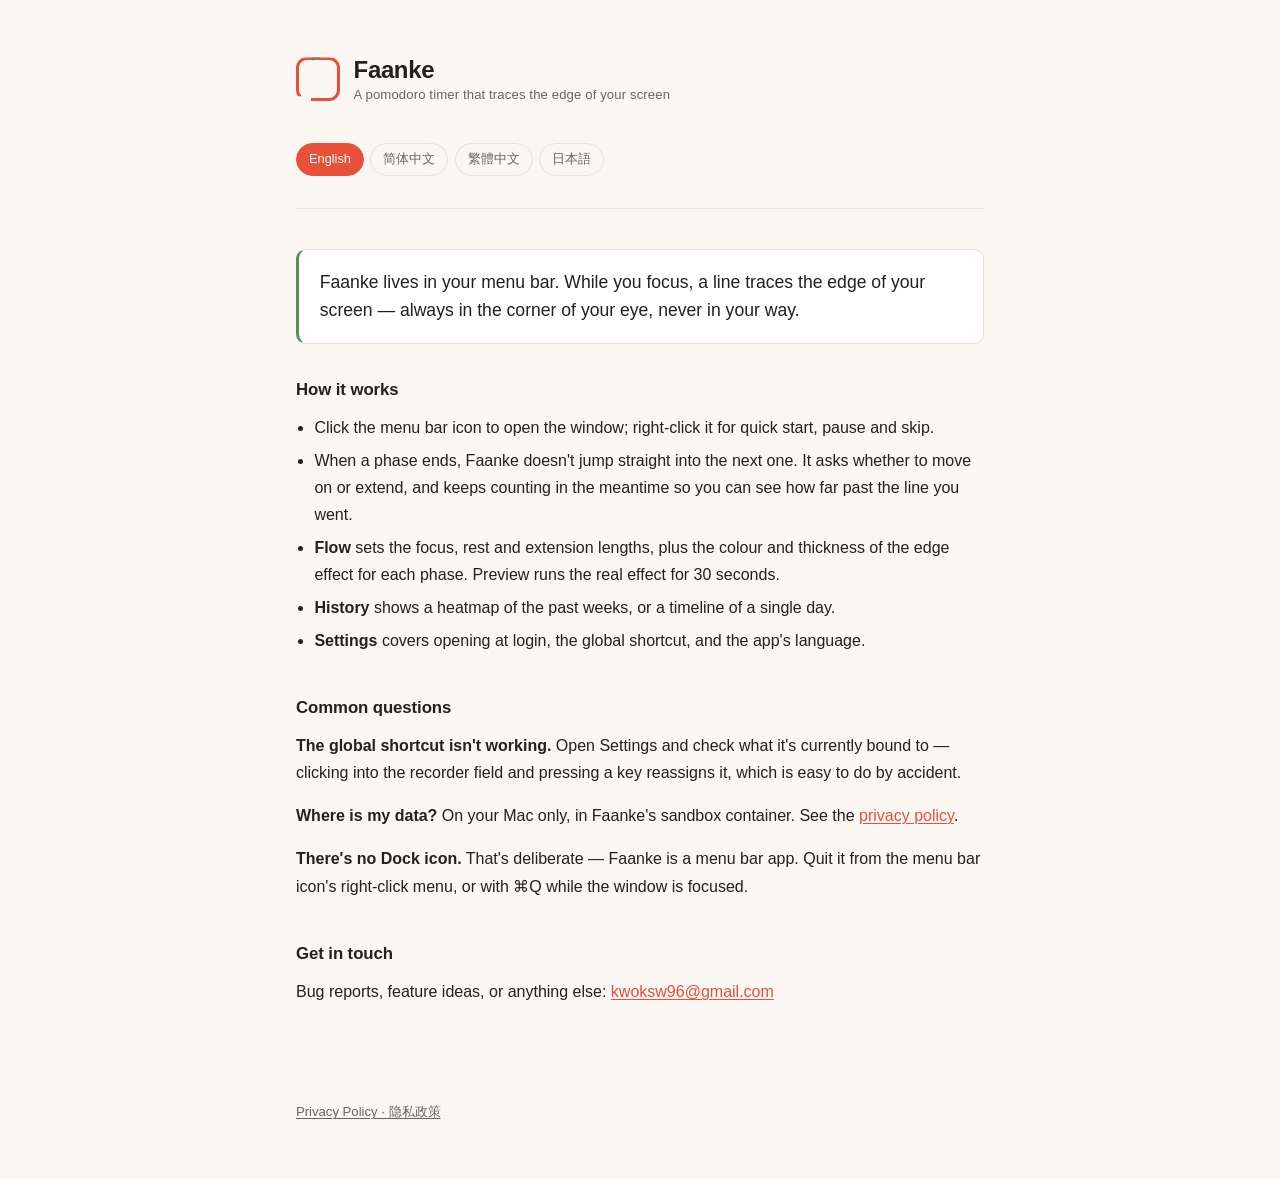
==== index.html @ d2b39859 "Add privacy policy and support pages The App Store requires both URLs to be publicly reachable, and " ====
<!doctype html>
<html lang="en">
<head>
<meta charset="utf-8">
<meta name="viewport" content="width=device-width, initial-scale=1">
<title>Faanke — Support</title>
<link rel="stylesheet" href="style.css">
</head>
<body>
<div class="wrap">

<header class="masthead">
  <div class="mark" aria-hidden="true"></div>
  <h1>Faanke<span class="sub">A pomodoro timer that traces the edge of your screen</span></h1>
</header>

<nav class="langs" id="langs" aria-label="Language">
  <button data-for="en">English</button>
  <button data-for="zh-Hans">简体中文</button>
  <button data-for="zh-Hant">繁體中文</button>
  <button data-for="ja">日本語</button>
</nav>

<section data-lang="en">
  <p class="lede">Faanke lives in your menu bar. While you focus, a line traces
  the edge of your screen — always in the corner of your eye, never in your
  way.</p>

  <h2>How it works</h2>
  <ul>
    <li>Click the menu bar icon to open the window; right-click it for quick
      start, pause and skip.</li>
    <li>When a phase ends, Faanke doesn't jump straight into the next one. It
      asks whether to move on or extend, and keeps counting in the meantime so
      you can see how far past the line you went.</li>
    <li><strong>Flow</strong> sets the focus, rest and extension lengths, plus
      the colour and thickness of the edge effect for each phase. Preview runs
      the real effect for 30 seconds.</li>
    <li><strong>History</strong> shows a heatmap of the past weeks, or a
      timeline of a single day.</li>
    <li><strong>Settings</strong> covers opening at login, the global shortcut,
      and the app's language.</li>
  </ul>

  <h2>Common questions</h2>
  <p><strong>The global shortcut isn't working.</strong> Open Settings and check
  what it's currently bound to — clicking into the recorder field and pressing
  a key reassigns it, which is easy to do by accident.</p>
  <p><strong>Where is my data?</strong> On your Mac only, in Faanke's sandbox
  container. See the <a href="privacy.html">privacy policy</a>.</p>
  <p><strong>There's no Dock icon.</strong> That's deliberate — Faanke is a
  menu bar app. Quit it from the menu bar icon's right-click menu, or with ⌘Q
  while the window is focused.</p>

  <h2>Get in touch</h2>
  <p>Bug reports, feature ideas, or anything else:
  <a href="mailto:kwoksw96@gmail.com">kwoksw96@gmail.com</a></p>
</section>

<section data-lang="zh-Hans">
  <p class="lede">Faanke 常驻菜单栏。专注期间，一条线会沿着屏幕边缘走动——始终在余光里，但从不挡路。</p>

  <h2>怎么用</h2>
  <ul>
    <li>点击菜单栏图标打开窗口；右键可以快速开始、暂停和跳过。</li>
    <li>一个阶段结束时，Faanke 不会直接跳到下一个，而是询问你要继续下一阶段还是延长，同时继续正计时，让你看到自己超出了多久。</li>
    <li><strong>流程</strong>页设置专注、休息和延长时长，以及两个阶段各自的描边颜色与粗细。点预览会用真实效果跑 30 秒。</li>
    <li><strong>历史</strong>页可以看过去几周的热力图，也可以看某一天的时间轴。</li>
    <li><strong>设置</strong>页包含开机自启、全局快捷键和界面语言。</li>
  </ul>

  <h2>常见问题</h2>
  <p><strong>全局快捷键没反应。</strong>去设置页看一眼当前绑定的是什么——点进那个录制框再按键就会重新绑定，很容易误操作。</p>
  <p><strong>我的数据在哪？</strong>只在你自己的 Mac 上，位于 Faanke 的沙盒容器内。详见<a href="privacy.html">隐私政策</a>。</p>
  <p><strong>为什么没有 Dock 图标？</strong>这是刻意设计的——Faanke 是菜单栏 App。退出请用菜单栏图标的右键菜单，或在窗口获得焦点时按 ⌘Q。</p>

  <h2>联系</h2>
  <p>问题反馈、功能建议或其他：
  <a href="mailto:kwoksw96@gmail.com">kwoksw96@gmail.com</a></p>
</section>

<section data-lang="zh-Hant">
  <p class="lede">Faanke 常駐選單列。專注期間，一條線會沿著螢幕邊緣移動——始終在餘光裡，但從不擋路。</p>

  <h2>怎麼用</h2>
  <ul>
    <li>點擊選單列圖示開啟視窗；右鍵可以快速開始、暫停和略過。</li>
    <li>一個階段結束時，Faanke 不會直接跳到下一個，而是詢問你要繼續下一階段還是延長，同時繼續正計時，讓你看到自己超出了多久。</li>
    <li><strong>流程</strong>頁設定專注、休息和延長時長，以及兩個階段各自的描邊顏色與粗細。點預覽會用真實效果跑 30 秒。</li>
    <li><strong>歷史</strong>頁可以看過去幾週的熱力圖，也可以看某一天的時間軸。</li>
    <li><strong>設定</strong>頁包含登入時啟動、全域快速鍵和介面語言。</li>
  </ul>

  <h2>常見問題</h2>
  <p><strong>全域快速鍵沒反應。</strong>去設定頁看一眼目前綁定的是什麼——點進那個錄製框再按鍵就會重新綁定，很容易誤操作。</p>
  <p><strong>我的資料在哪？</strong>只在你自己的 Mac 上，位於 Faanke 的沙盒容器內。詳見<a href="privacy.html">隱私政策</a>。</p>
  <p><strong>為什麼沒有 Dock 圖示？</strong>這是刻意設計的——Faanke 是選單列 App。結束請用選單列圖示的右鍵選單，或在視窗取得焦點時按 ⌘Q。</p>

  <h2>聯絡</h2>
  <p>問題回報、功能建議或其他：
  <a href="mailto:kwoksw96@gmail.com">kwoksw96@gmail.com</a></p>
</section>

<section data-lang="ja">
  <p class="lede">Faanke はメニューバーに常駐します。集中している間、画面の縁を線がなぞって進みます——
  常に視界の隅にありながら、作業の邪魔はしません。</p>

  <h2>使い方</h2>
  <ul>
    <li>メニューバーのアイコンをクリックするとウインドウが開きます。右クリックで開始・一時停止・スキップができます。</li>
    <li>フェーズが終わっても、Faanke はすぐ次へ進みません。次に進むか延長するかを尋ね、その間もカウントを続けるので、どれだけ超過したかがわかります。</li>
    <li><strong>フロー</strong>で集中・休憩・延長の長さと、各フェーズのエフェクトの色と太さを設定します。プレビューは実際のエフェクトを 30 秒間再生します。</li>
    <li><strong>履歴</strong>では過去数週間のヒートマップと、特定の日のタイムラインを確認できます。</li>
    <li><strong>設定</strong>ではログイン時の起動、グローバルショートカット、表示言語を変更できます。</li>
  </ul>

  <h2>よくある質問</h2>
  <p><strong>グローバルショートカットが効きません。</strong>設定を開いて、現在割り当てられているキーを確認してください。録音フィールドをクリックしてキーを押すと再割り当てされるため、意図せず変わっていることがあります。</p>
  <p><strong>データはどこにありますか？</strong>お使いの Mac 内、Faanke のサンドボックスコンテナのみです。<a href="privacy.html">プライバシーポリシー</a>をご覧ください。</p>
  <p><strong>Dock アイコンがありません。</strong>これは意図的なものです。Faanke はメニューバーアプリです。終了はメニューバーアイコンの右クリックメニュー、またはウインドウがアクティブなときに ⌘Q で行えます。</p>

  <h2>お問い合わせ</h2>
  <p>不具合の報告、機能のご要望など：
  <a href="mailto:kwoksw96@gmail.com">kwoksw96@gmail.com</a></p>
</section>

</div>

<footer class="site">
  <a href="privacy.html">Privacy Policy · 隐私政策</a>
</footer>

<script>
(function () {
  var nav = document.getElementById('langs');
  var buttons = [].slice.call(nav.querySelectorAll('button'));
  var available = buttons.map(function (b) { return b.dataset.for; });

  function show(code) {
    document.querySelectorAll('[data-lang]').forEach(function (s) {
      s.classList.toggle('on', s.dataset.lang === code);
    });
    buttons.forEach(function (b) {
      b.setAttribute('aria-current', String(b.dataset.for === code));
    });
    document.documentElement.lang = code;
  }

  function initial() {
    var q = new URLSearchParams(location.search).get('lang');
    if (q && available.indexOf(q) !== -1) return q;
    for (var i = 0; i < navigator.languages.length; i++) {
      var tag = navigator.languages[i];
      if (available.indexOf(tag) !== -1) return tag;
      if (/^zh-(Hant|TW|HK|MO)/i.test(tag)) return 'zh-Hant';
      if (/^zh/i.test(tag)) return 'zh-Hans';
      var base = tag.split('-')[0];
      if (available.indexOf(base) !== -1) return base;
    }
    return 'en';
  }

  buttons.forEach(function (b) {
    b.addEventListener('click', function () { show(b.dataset.for); });
  });

  show(initial());
})();
</script>
</body>
</html>
---- style.css ----
:root {
  --ink: #23201d;
  --ink-dim: #6c645c;
  --ink-faint: #9a918a;
  --bg: #faf7f3;
  --card: #ffffff;
  --line: #e8e0d7;
  --tomato: #e8503a;
  --vine: #5b8c5a;
}

@media (prefers-color-scheme: dark) {
  :root {
    --ink: #f2ece6;
    --ink-dim: #a79d94;
    --ink-faint: #6f665f;
    --bg: #17130f;
    --card: #211c17;
    --line: #322a23;
    --tomato: #ff6a52;
    --vine: #7aab78;
  }
}

* { box-sizing: border-box; }

html { -webkit-text-size-adjust: 100%; }

body {
  margin: 0;
  background: var(--bg);
  color: var(--ink);
  font-family: -apple-system, BlinkMacSystemFont, "Segoe UI", "PingFang SC",
    "Hiragino Sans", "Noto Sans CJK SC", Roboto, sans-serif;
  font-size: 16px;
  line-height: 1.7;
}

.wrap {
  max-width: 46rem;
  margin: 0 auto;
  padding: 3.5rem 1.5rem 5rem;
}

header.masthead {
  display: flex;
  align-items: center;
  gap: 0.85rem;
  margin-bottom: 2.5rem;
}

.mark {
  width: 44px;
  height: 44px;
  flex: none;
  border: 3px solid var(--tomato);
  border-radius: 11px;
  position: relative;
  /* The app's own motif: a traced edge with a deliberate gap. */
  clip-path: polygon(0 0, 100% 0, 100% 100%, 34% 100%, 34% 88%, 0 88%);
}

.mark::after {
  content: "";
  position: absolute;
  top: -9px;
  left: 12px;
  width: 12px;
  height: 8px;
  background: var(--vine);
  border-radius: 60% 10% 60% 10%;
  transform: rotate(-18deg);
}

.masthead h1 {
  font-size: 1.5rem;
  letter-spacing: -0.015em;
  margin: 0;
  line-height: 1.2;
}

.masthead .sub {
  display: block;
  font-size: 0.82rem;
  font-weight: 400;
  color: var(--ink-dim);
  letter-spacing: 0.01em;
  margin-top: 0.15rem;
}

nav.langs {
  display: flex;
  flex-wrap: wrap;
  gap: 0.4rem;
  margin-bottom: 2.5rem;
  padding-bottom: 2rem;
  border-bottom: 1px solid var(--line);
}

nav.langs button {
  font: inherit;
  font-size: 0.8rem;
  color: var(--ink-dim);
  background: transparent;
  border: 1px solid var(--line);
  border-radius: 999px;
  padding: 0.28rem 0.75rem;
  cursor: pointer;
  transition: border-color 0.15s, color 0.15s;
}

nav.langs button:hover { border-color: var(--ink-faint); color: var(--ink); }

nav.langs button[aria-current="true"] {
  background: var(--tomato);
  border-color: var(--tomato);
  color: #fff;
}

[data-lang] { display: none; }
[data-lang].on { display: block; }

h2 {
  font-size: 1.05rem;
  letter-spacing: -0.005em;
  margin: 2.5rem 0 0.6rem;
}

h2:first-of-type { margin-top: 0; }

p { margin: 0 0 1rem; }

.lede {
  font-size: 1.1rem;
  line-height: 1.6;
  padding: 1.15rem 1.3rem;
  background: var(--card);
  border: 1px solid var(--line);
  border-left: 3px solid var(--vine);
  border-radius: 10px;
  margin-bottom: 2rem;
}

ul { margin: 0 0 1rem; padding-left: 1.15rem; }
li { margin-bottom: 0.35rem; }

code {
  font-family: ui-monospace, SFMono-Regular, Menlo, monospace;
  font-size: 0.86em;
  background: var(--card);
  border: 1px solid var(--line);
  border-radius: 5px;
  padding: 0.1em 0.4em;
}

a { color: var(--tomato); text-decoration-thickness: 1px; text-underline-offset: 2px; }

.updated {
  margin-top: 3rem;
  padding-top: 1.5rem;
  border-top: 1px solid var(--line);
  font-size: 0.82rem;
  color: var(--ink-faint);
}

footer.site {
  max-width: 46rem;
  margin: 0 auto;
  padding: 0 1.5rem 3.5rem;
  font-size: 0.82rem;
  color: var(--ink-faint);
}

footer.site a { color: var(--ink-dim); }
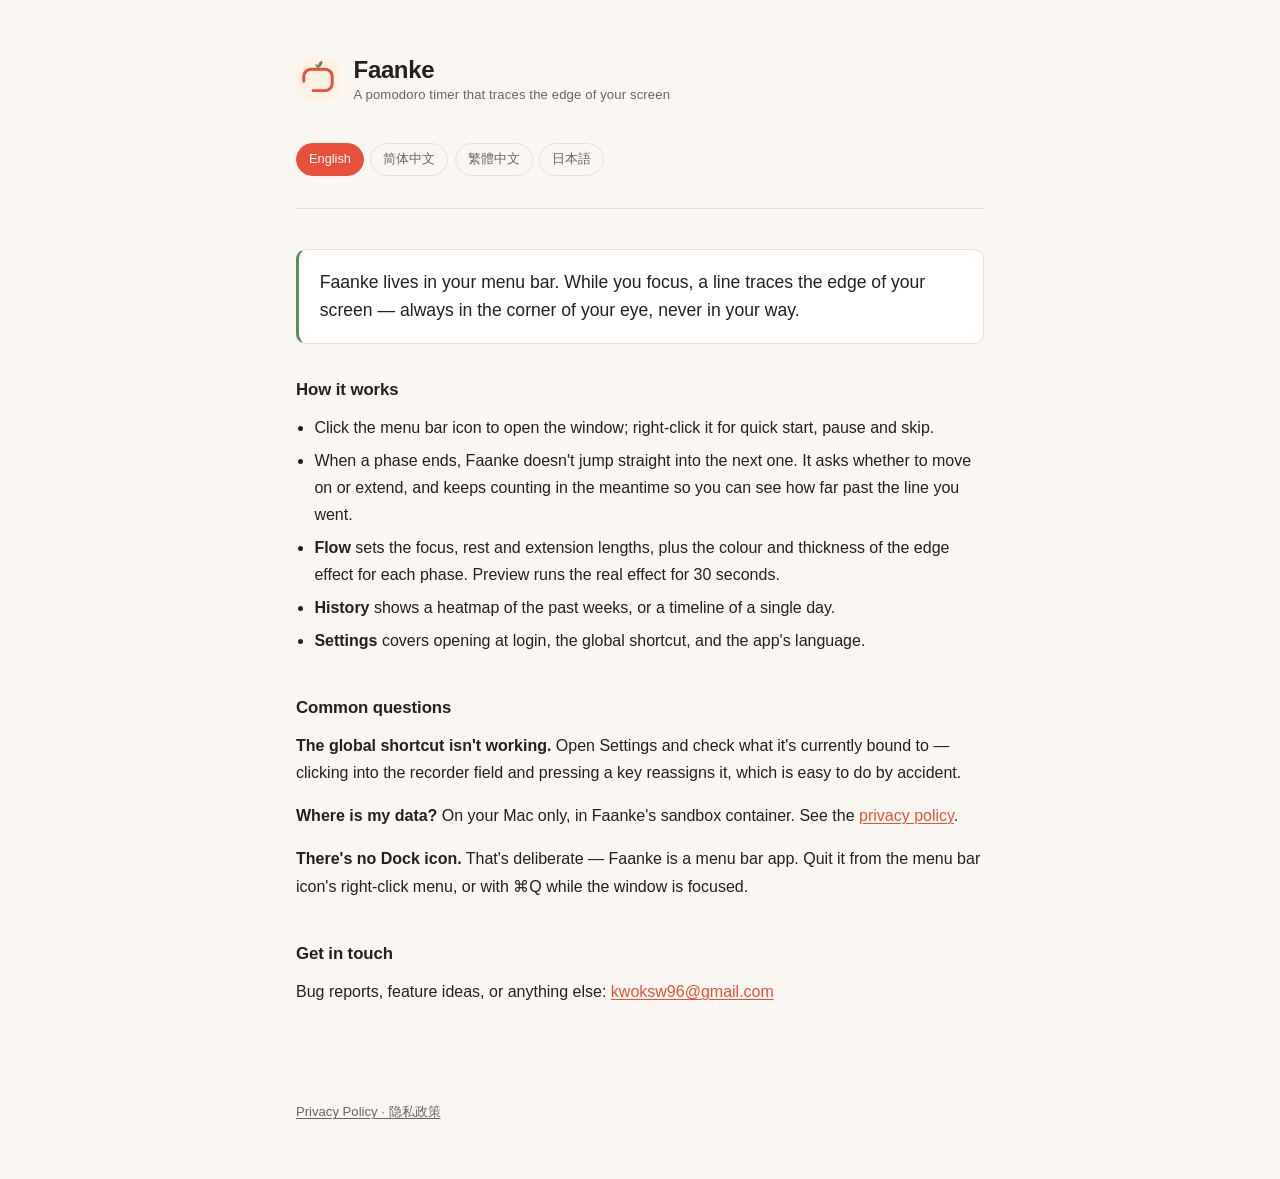
==== commit 4391f075: "Use the app's real icon artwork in the page header The header mark was an approximation drawn in CSS" ====
--- a/index.html
+++ b/index.html
@@ -10,7 +10,13 @@
 <div class="wrap">
 
 <header class="masthead">
-  <div class="mark" aria-hidden="true"></div>
+  <svg class="mark" viewBox="0 0 68 68" role="img" aria-label="Faanke">
+    <rect x="1" y="1" width="66" height="66" rx="17" fill="#fff1e3"/>
+    <path d="M12,37.64 L12,30 A11,11 0 0,1 23,19 L45,19 A11,11 0 0,1 56,30 L56,41 A11,11 0 0,1 45,52 L26.36,52"
+          fill="none" stroke="#e8503a" stroke-width="4.5" stroke-linecap="round"/>
+    <path d="M34,17 C31.9,14.8 31.9,12.2 34,10 C36.1,12.2 36.1,14.8 34,17 Z" fill="#5b8c5a" transform="rotate(-30 34 17)"/>
+    <path d="M34,17 C30.6,13 30.6,7.5 34,4 C37.4,7.5 37.4,13 34,17 Z" fill="#5b8c5a" transform="rotate(30 34 17)"/>
+  </svg>
   <h1>Faanke<span class="sub">A pomodoro timer that traces the edge of your screen</span></h1>
 </header>
 
--- a/style.css
+++ b/style.css
@@ -53,23 +53,8 @@
   width: 44px;
   height: 44px;
   flex: none;
-  border: 3px solid var(--tomato);
+  display: block;
   border-radius: 11px;
-  position: relative;
-  /* The app's own motif: a traced edge with a deliberate gap. */
-  clip-path: polygon(0 0, 100% 0, 100% 100%, 34% 100%, 34% 88%, 0 88%);
-}
-
-.mark::after {
-  content: "";
-  position: absolute;
-  top: -9px;
-  left: 12px;
-  width: 12px;
-  height: 8px;
-  background: var(--vine);
-  border-radius: 60% 10% 60% 10%;
-  transform: rotate(-18deg);
 }
 
 .masthead h1 {
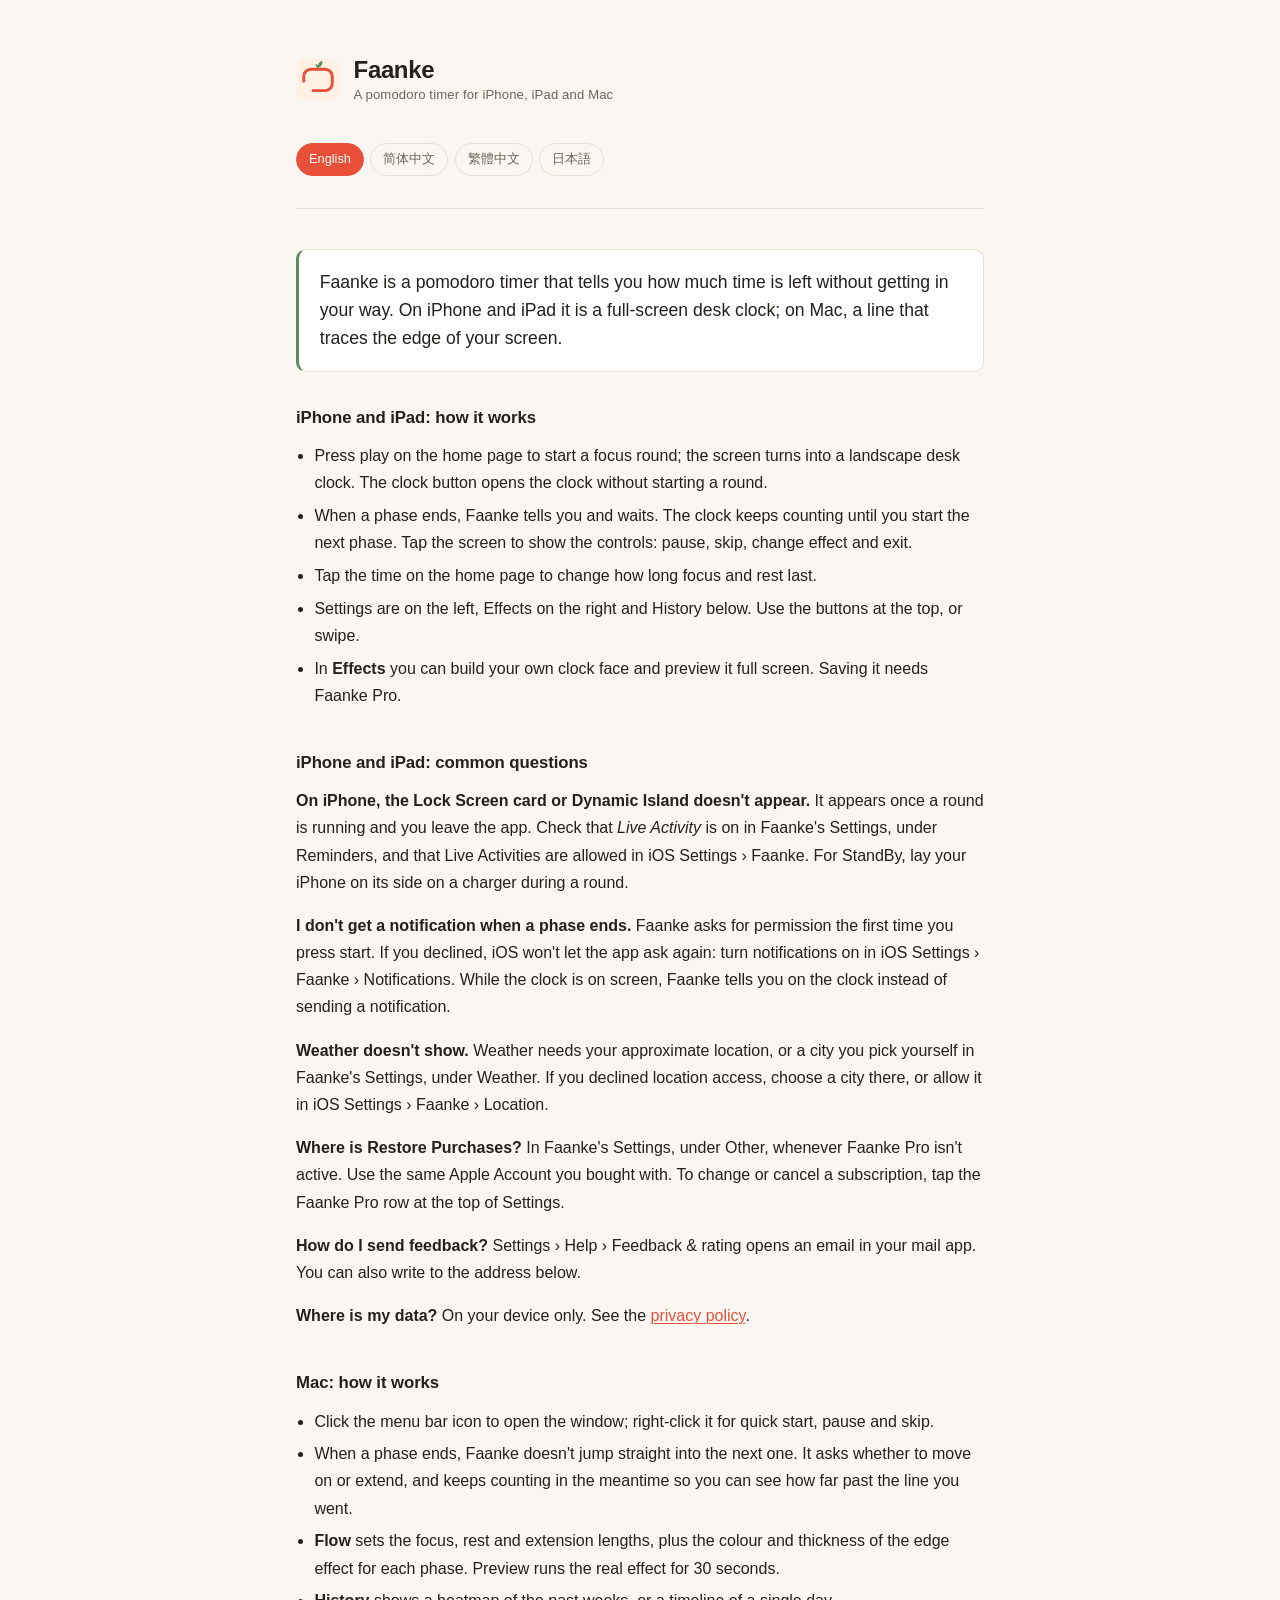
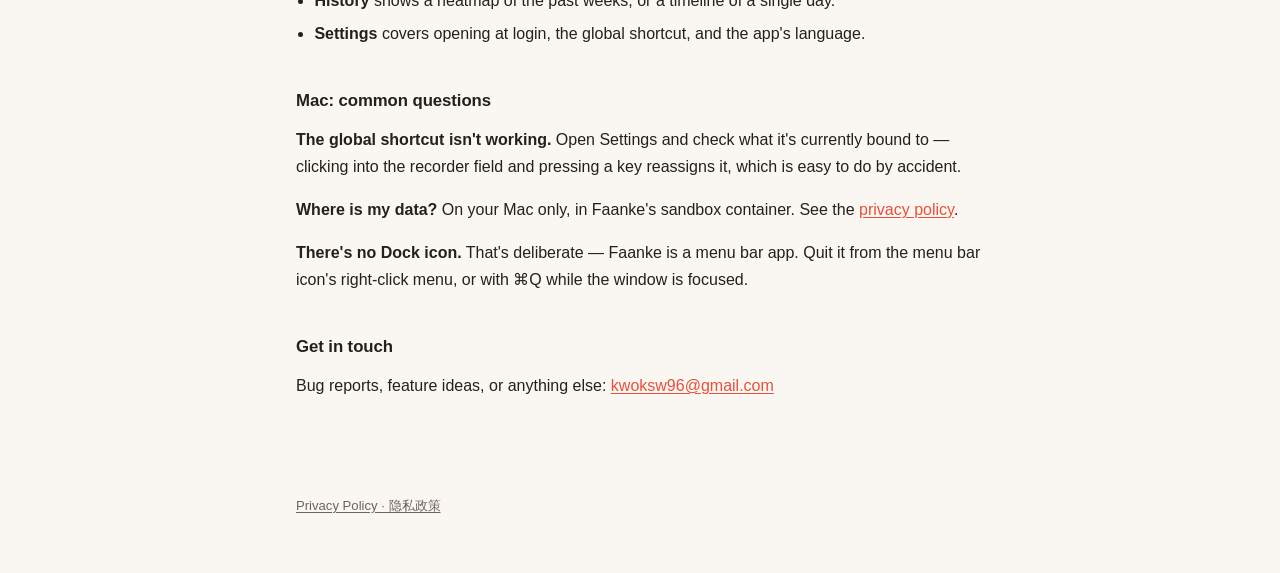
==== commit 5945acb2: "Add iPhone and iPad help to the support page; name iPad in the policy The support page now opens wit" ====
--- a/index.html
+++ b/index.html
@@ -17,7 +17,7 @@
     <path d="M34,17 C31.9,14.8 31.9,12.2 34,10 C36.1,12.2 36.1,14.8 34,17 Z" fill="#5b8c5a" transform="rotate(-30 34 17)"/>
     <path d="M34,17 C30.6,13 30.6,7.5 34,4 C37.4,7.5 37.4,13 34,17 Z" fill="#5b8c5a" transform="rotate(30 34 17)"/>
   </svg>
-  <h1>Faanke<span class="sub">A pomodoro timer that traces the edge of your screen</span></h1>
+  <h1>Faanke<span class="sub">A pomodoro timer for iPhone, iPad and Mac</span></h1>
 </header>
 
 <nav class="langs" id="langs" aria-label="Language">
@@ -28,11 +28,52 @@
 </nav>
 
 <section data-lang="en">
-  <p class="lede">Faanke lives in your menu bar. While you focus, a line traces
-  the edge of your screen — always in the corner of your eye, never in your
-  way.</p>
-
-  <h2>How it works</h2>
+  <p class="lede">Faanke is a pomodoro timer that tells you how much time is
+  left without getting in your way. On iPhone and iPad it is a full-screen desk
+  clock; on Mac, a line that traces the edge of your screen.</p>
+
+  <h2>iPhone and iPad: how it works</h2>
+  <ul>
+    <li>Press play on the home page to start a focus round; the screen turns
+      into a landscape desk clock. The clock button opens the clock without
+      starting a round.</li>
+    <li>When a phase ends, Faanke tells you and waits. The clock keeps counting
+      until you start the next phase. Tap the screen to show the controls:
+      pause, skip, change effect and exit.</li>
+    <li>Tap the time on the home page to change how long focus and rest last.</li>
+    <li>Settings are on the left, Effects on the right and History below. Use
+      the buttons at the top, or swipe.</li>
+    <li>In <strong>Effects</strong> you can build your own clock face and preview
+      it full screen. Saving it needs Faanke Pro.</li>
+  </ul>
+
+  <h2>iPhone and iPad: common questions</h2>
+  <p><strong>On iPhone, the Lock Screen card or Dynamic Island doesn't appear.</strong>
+  It appears once a round is running and you leave the app. Check that
+  <em>Live Activity</em> is on in Faanke's Settings, under Reminders, and that
+  Live Activities are allowed in iOS Settings › Faanke. For StandBy, lay your
+  iPhone on its side on a charger during a round.</p>
+  <p><strong>I don't get a notification when a phase ends.</strong> Faanke
+  asks for permission the first time you press start. If you declined, iOS
+  won't let the app ask again: turn notifications on in iOS Settings › Faanke ›
+  Notifications. While the clock is on screen, Faanke tells you on the clock
+  instead of sending a notification.</p>
+  <p><strong>Weather doesn't show.</strong> Weather needs your approximate
+  location, or a city you pick yourself in Faanke's Settings, under Weather.
+  If you declined location access, choose a city there, or allow it in iOS
+  Settings › Faanke › Location.</p>
+  <p><strong>Where is Restore Purchases?</strong> In Faanke's Settings, under
+  Other, whenever Faanke Pro isn't active. Use the same Apple Account you
+  bought with. To change or cancel a subscription, tap the Faanke Pro row at
+  the top of Settings.</p>
+  <p><strong>How do I send feedback?</strong> Settings › Help › Feedback &amp;
+  rating opens an email in your mail app. You can also write to the address
+  below.</p>
+  <p><strong>Where is my data?</strong> On your device only. See the
+  <a href="privacy.html">privacy policy</a>.</p>
+
+
+  <h2>Mac: how it works</h2>
   <ul>
     <li>Click the menu bar icon to open the window; right-click it for quick
       start, pause and skip.</li>
@@ -48,7 +89,7 @@
       and the app's language.</li>
   </ul>
 
-  <h2>Common questions</h2>
+  <h2>Mac: common questions</h2>
   <p><strong>The global shortcut isn't working.</strong> Open Settings and check
   what it's currently bound to — clicking into the recorder field and pressing
   a key reassigns it, which is easy to do by accident.</p>
@@ -64,9 +105,27 @@
 </section>
 
 <section data-lang="zh-Hans">
-  <p class="lede">Faanke 常驻菜单栏。专注期间，一条线会沿着屏幕边缘走动——始终在余光里，但从不挡路。</p>
-
-  <h2>怎么用</h2>
+  <p class="lede">Faanke 是一个不挡路、又让你知道还剩多久的番茄钟。在 iPhone 和 iPad 上，它是一台全屏台钟；在 Mac 上，它是一条沿着屏幕边缘走的线。</p>
+
+  <h2>iPhone 与 iPad：怎么用</h2>
+  <ul>
+    <li>在首页按播放键开始专注，屏幕会转成横屏台钟。按「台钟」可以只进台钟、不开始计时。</li>
+    <li>一个阶段到时，Faanke 告诉你一声就等着，表接着走，直到你开始下一段。点一下屏幕会出现控制条：暂停、跳过、换效果、退出。</li>
+    <li>点首页中间的时间，可以改专注和休息各多久。</li>
+    <li>设置在左边、效果在右边、历史在下面。用顶部的按钮，或者直接滑过去。</li>
+    <li>在<strong>效果</strong>里可以自己配一块表盘并全屏预览，保存需要 Faanke Pro。</li>
+  </ul>
+
+  <h2>iPhone 与 iPad：常见问题</h2>
+  <p><strong>iPhone 上的锁屏卡片或灵动岛没有出现。</strong>它们在计时中退出 App 后才出现。请确认 Faanke 设置里「提醒」下的「实时活动」已打开，并且在 iOS「设置 › Faanke」里允许了实时活动。想用待机显示的话，计时中把 iPhone 横放在充电座上。</p>
+  <p><strong>阶段到时没有收到通知。</strong>Faanke 会在你第一次按「开始」时请求通知权限。如果当时拒绝了，iOS 不允许 App 再问一次，请到 iOS「设置 › Faanke › 通知」里打开。另外，台钟就在屏幕上时，Faanke 直接在台钟上提醒，不发通知。</p>
+  <p><strong>天气不显示。</strong>天气需要你的粗略位置，或者你在 Faanke 设置「天气」下自己选的城市。如果拒绝过定位，可以在那里改选城市，或在 iOS「设置 › Faanke › 位置」里允许。</p>
+  <p><strong>恢复购买在哪？</strong>在 Faanke 设置的「其他」里，Faanke Pro 未生效时才会显示。请使用当初购买时的 Apple 账户。要更改或取消订阅，点设置最上面的 Faanke Pro 那一行。</p>
+  <p><strong>怎么反馈？</strong>设置 › 帮助 › 反馈与评分，会在你的邮件 App 里打开一封邮件。也可以直接写信到下面的地址。</p>
+  <p><strong>我的数据在哪？</strong>只在你自己的设备上。详见<a href="privacy.html">隐私政策</a>。</p>
+
+
+  <h2>Mac：怎么用</h2>
   <ul>
     <li>点击菜单栏图标打开窗口；右键可以快速开始、暂停和跳过。</li>
     <li>一个阶段结束时，Faanke 不会直接跳到下一个，而是询问你要继续下一阶段还是延长，同时继续正计时，让你看到自己超出了多久。</li>
@@ -75,7 +134,7 @@
     <li><strong>设置</strong>页包含开机自启、全局快捷键和界面语言。</li>
   </ul>
 
-  <h2>常见问题</h2>
+  <h2>Mac：常见问题</h2>
   <p><strong>全局快捷键没反应。</strong>去设置页看一眼当前绑定的是什么——点进那个录制框再按键就会重新绑定，很容易误操作。</p>
   <p><strong>我的数据在哪？</strong>只在你自己的 Mac 上，位于 Faanke 的沙盒容器内。详见<a href="privacy.html">隐私政策</a>。</p>
   <p><strong>为什么没有 Dock 图标？</strong>这是刻意设计的——Faanke 是菜单栏 App。退出请用菜单栏图标的右键菜单，或在窗口获得焦点时按 ⌘Q。</p>
@@ -86,9 +145,27 @@
 </section>
 
 <section data-lang="zh-Hant">
-  <p class="lede">Faanke 常駐選單列。專注期間，一條線會沿著螢幕邊緣移動——始終在餘光裡，但從不擋路。</p>
-
-  <h2>怎麼用</h2>
+  <p class="lede">Faanke 是一個不擋路、又讓你知道還剩多久的番茄鐘。在 iPhone 和 iPad 上，它是一台全螢幕檯鐘；在 Mac 上，它是一條沿著螢幕邊緣走的線。</p>
+
+  <h2>iPhone 與 iPad：怎麼用</h2>
+  <ul>
+    <li>在首頁按播放鍵開始專注，螢幕會轉成橫向檯鐘。按「檯鐘」可以只進檯鐘、不開始計時。</li>
+    <li>一個階段到時，Faanke 告訴你一聲就等著，計時接著走，直到你開始下一段。點一下螢幕會出現控制列：暫停、略過、換效果、離開。</li>
+    <li>點首頁中間的時間，可以改專注和休息各多久。</li>
+    <li>設定在左邊、效果在右邊、歷史在下面。用頂部的按鈕，或者直接滑過去。</li>
+    <li>在<strong>效果</strong>裡可以自己配一塊錶盤並全螢幕預覽，儲存需要 Faanke Pro。</li>
+  </ul>
+
+  <h2>iPhone 與 iPad：常見問題</h2>
+  <p><strong>iPhone 上的鎖定畫面卡片或動態島沒有出現。</strong>它們在計時中離開 App 後才會出現。請確認 Faanke 設定裡「提醒」下的「即時動態」已開啟，並且在 iOS「設定 › Faanke」裡允許了即時動態。想用待機模式的話，計時中把 iPhone 橫放在充電座上。</p>
+  <p><strong>階段到時沒有收到通知。</strong>Faanke 會在你第一次按「開始」時請求通知權限。如果當時拒絕了，iOS 不允許 App 再問一次，請到 iOS「設定 › Faanke › 通知」裡開啟。另外，檯鐘就在螢幕上時，Faanke 直接在檯鐘上提醒，不發通知。</p>
+  <p><strong>天氣不顯示。</strong>天氣需要你的大略位置，或者你在 Faanke 設定「天氣」下自己選的城市。如果拒絕過定位，可以在那裡改選城市，或在 iOS「設定 › Faanke › 位置」裡允許。</p>
+  <p><strong>恢復購買在哪？</strong>在 Faanke 設定的「其他」裡，Faanke Pro 未生效時才會顯示。請使用當初購買時的 Apple 帳號。要更改或取消訂閱，點設定最上面的 Faanke Pro 那一列。</p>
+  <p><strong>怎麼回饋意見？</strong>設定 › 說明 › 意見回饋與評分，會在你的郵件 App 裡打開一封郵件。也可以直接寫信到下面的地址。</p>
+  <p><strong>我的資料在哪？</strong>只在你自己的裝置上。詳見<a href="privacy.html">隱私政策</a>。</p>
+
+
+  <h2>Mac：怎麼用</h2>
   <ul>
     <li>點擊選單列圖示開啟視窗；右鍵可以快速開始、暫停和略過。</li>
     <li>一個階段結束時，Faanke 不會直接跳到下一個，而是詢問你要繼續下一階段還是延長，同時繼續正計時，讓你看到自己超出了多久。</li>
@@ -97,7 +174,7 @@
     <li><strong>設定</strong>頁包含登入時啟動、全域快速鍵和介面語言。</li>
   </ul>
 
-  <h2>常見問題</h2>
+  <h2>Mac：常見問題</h2>
   <p><strong>全域快速鍵沒反應。</strong>去設定頁看一眼目前綁定的是什麼——點進那個錄製框再按鍵就會重新綁定，很容易誤操作。</p>
   <p><strong>我的資料在哪？</strong>只在你自己的 Mac 上，位於 Faanke 的沙盒容器內。詳見<a href="privacy.html">隱私政策</a>。</p>
   <p><strong>為什麼沒有 Dock 圖示？</strong>這是刻意設計的——Faanke 是選單列 App。結束請用選單列圖示的右鍵選單，或在視窗取得焦點時按 ⌘Q。</p>
@@ -108,10 +185,27 @@
 </section>
 
 <section data-lang="ja">
-  <p class="lede">Faanke はメニューバーに常駐します。集中している間、画面の縁を線がなぞって進みます——
-  常に視界の隅にありながら、作業の邪魔はしません。</p>
-
-  <h2>使い方</h2>
+  <p class="lede">Faanke は、作業の邪魔をせずに残り時間を知らせるポモドーロタイマーです。iPhone と iPad では全画面の台時計に、Mac では画面の縁をなぞる一本の線になります。</p>
+
+  <h2>iPhone・iPad：使い方</h2>
+  <ul>
+    <li>ホームの再生ボタンで集中を開始すると、画面が横向きの台時計になります。時計ボタンなら、計測を始めずに台時計だけを開けます。</li>
+    <li>フェーズが終わると Faanke はそれを知らせて待ちます。次のフェーズを始めるまで時計は進み続けます。画面をタップするとコントロール（一時停止・スキップ・エフェクト変更・終了）が表示されます。</li>
+    <li>ホーム中央の時間をタップすると、集中と休憩の長さを変えられます。</li>
+    <li>設定は左、エフェクトは右、履歴は下にあります。上部のボタンを使うか、スワイプしてください。</li>
+    <li><strong>エフェクト</strong>では自分だけの文字盤を作って全画面でプレビューできます。保存には Faanke Pro が必要です。</li>
+  </ul>
+
+  <h2>iPhone・iPad：よくある質問</h2>
+  <p><strong>iPhone でロック画面のカードやダイナミックアイランドが表示されません。</strong>計測中にアプリを閉じると表示されます。Faanke の設定の「通知」で「ライブアクティビティ」がオンになっていること、iOS の「設定 › Faanke」でライブアクティビティが許可されていることを確認してください。スタンバイで使うには、計測中に iPhone を横向きで充電スタンドに置きます。</p>
+  <p><strong>フェーズ終了の通知が届きません。</strong>Faanke は最初に開始ボタンを押したときに通知の許可を求めます。そこで許可しなかった場合、iOS の仕組み上アプリから再度尋ねることはできません。iOS の「設定 › Faanke › 通知」でオンにしてください。なお、台時計が画面に表示されているときは、通知ではなく台時計上でお知らせします。</p>
+  <p><strong>天気が表示されません。</strong>天気にはおおよその位置情報か、Faanke の設定の「天気」で自分で選んだ都市が必要です。位置情報を許可しなかった場合は、そこで都市を選ぶか、iOS の「設定 › Faanke › 位置情報」で許可してください。</p>
+  <p><strong>「購入を復元」はどこですか？</strong>Faanke の設定の「その他」にあり、Faanke Pro が有効でないときに表示されます。購入時と同じ Apple アカウントをお使いください。サブスクリプションの変更や解約は、設定の一番上にある Faanke Pro の行から行えます。</p>
+  <p><strong>フィードバックを送るには？</strong>設定 › ヘルプ › フィードバックと評価 から、メール App でメールが開きます。下記のアドレスに直接送っていただいてもかまいません。</p>
+  <p><strong>データはどこにありますか？</strong>お使いのデバイスの中だけです。<a href="privacy.html">プライバシーポリシー</a>をご覧ください。</p>
+
+
+  <h2>Mac：使い方</h2>
   <ul>
     <li>メニューバーのアイコンをクリックするとウインドウが開きます。右クリックで開始・一時停止・スキップができます。</li>
     <li>フェーズが終わっても、Faanke はすぐ次へ進みません。次に進むか延長するかを尋ね、その間もカウントを続けるので、どれだけ超過したかがわかります。</li>
@@ -120,7 +214,7 @@
     <li><strong>設定</strong>ではログイン時の起動、グローバルショートカット、表示言語を変更できます。</li>
   </ul>
 
-  <h2>よくある質問</h2>
+  <h2>Mac：よくある質問</h2>
   <p><strong>グローバルショートカットが効きません。</strong>設定を開いて、現在割り当てられているキーを確認してください。録音フィールドをクリックしてキーを押すと再割り当てされるため、意図せず変わっていることがあります。</p>
   <p><strong>データはどこにありますか？</strong>お使いの Mac 内、Faanke のサンドボックスコンテナのみです。<a href="privacy.html">プライバシーポリシー</a>をご覧ください。</p>
   <p><strong>Dock アイコンがありません。</strong>これは意図的なものです。Faanke はメニューバーアプリです。終了はメニューバーアイコンの右クリックメニュー、またはウインドウがアクティブなときに ⌘Q で行えます。</p>
